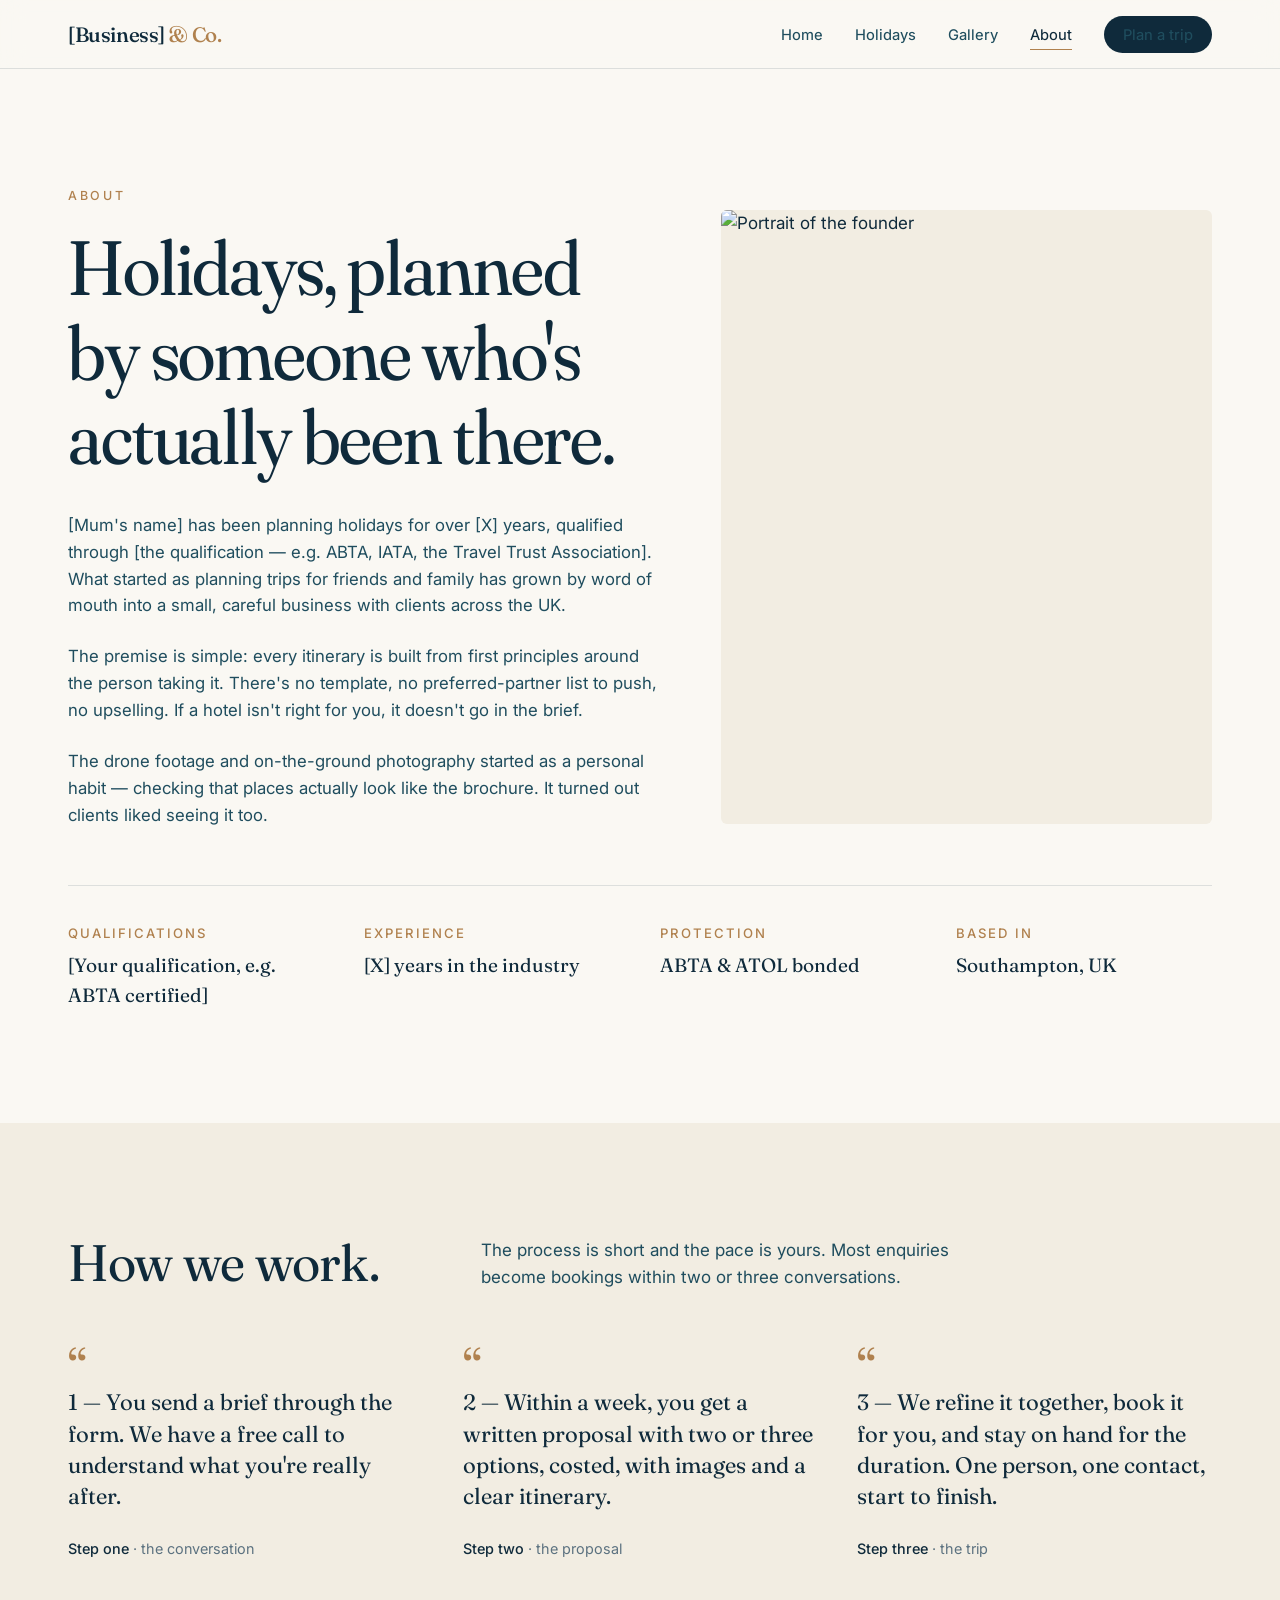
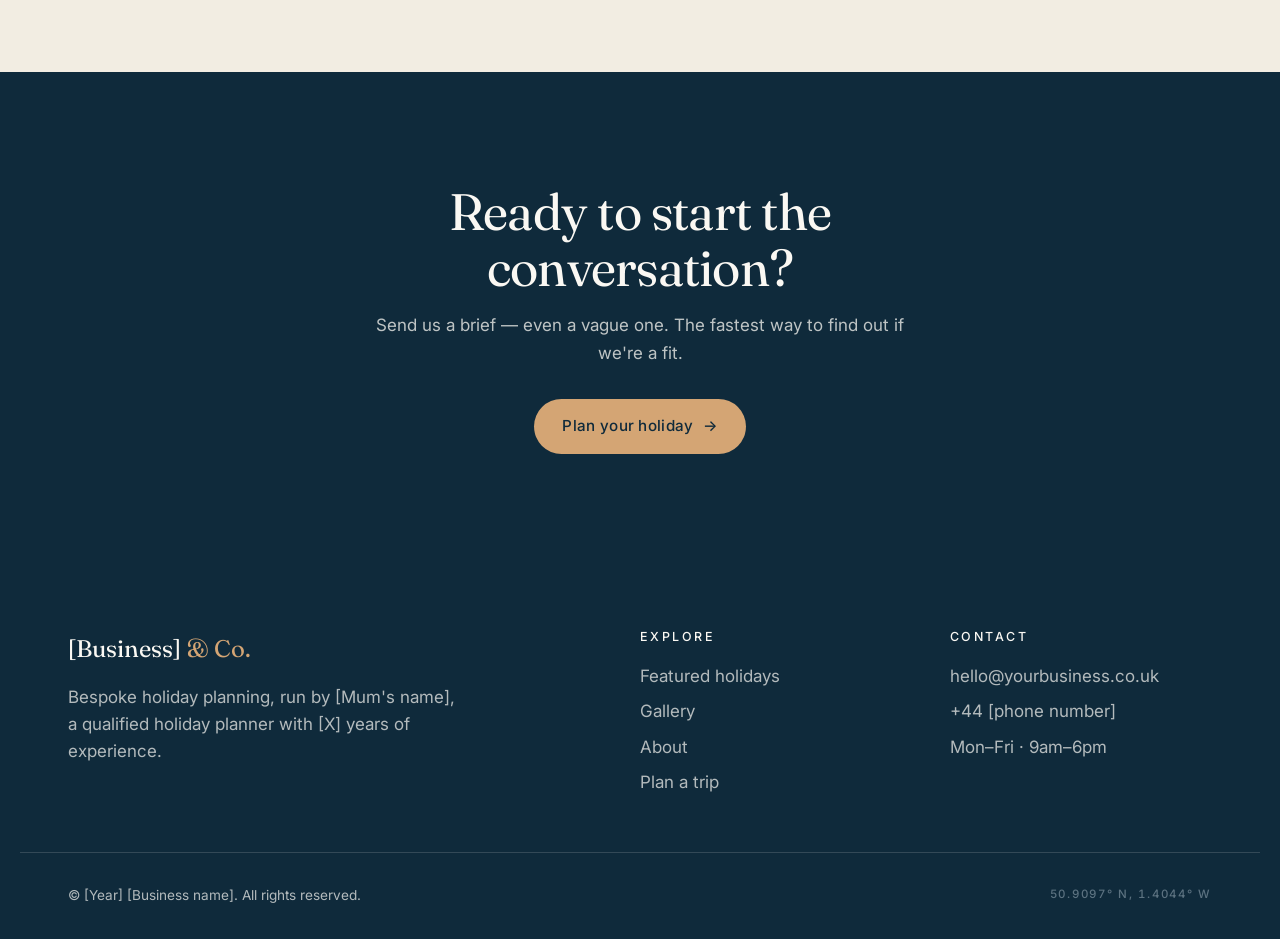
==== about.html @ 1c03ec24 "Add files via upload" ====
<!DOCTYPE html>
<html lang="en">
<head>
  <meta charset="UTF-8">
  <meta name="viewport" content="width=device-width, initial-scale=1.0">
  <title>About — [Business name]</title>
  <link rel="preconnect" href="https://fonts.googleapis.com">
  <link rel="preconnect" href="https://fonts.gstatic.com" crossorigin>
  <link href="https://fonts.googleapis.com/css2?family=Fraunces:opsz,wght@9..144,300;9..144,400;9..144,500&family=Inter:wght@400;450;500&display=swap" rel="stylesheet">
  <link rel="stylesheet" href="style.css">
</head>
<body>

  <nav class="nav">
    <div class="nav-inner">
      <a href="index.html" class="brand">[Business] <span>&amp; Co.</span></a>
      <button class="menu-toggle" aria-label="Open menu">☰</button>
      <ul class="nav-links">
        <li><a href="index.html">Home</a></li>
        <li><a href="holidays.html">Holidays</a></li>
        <li><a href="gallery.html">Gallery</a></li>
        <li><a href="about.html" class="current">About</a></li>
        <li><a href="enquire.html" class="nav-cta">Plan a trip</a></li>
      </ul>
    </div>
  </nav>

  <section style="padding-top: clamp(4rem, 9vw, 7rem);">
    <div class="container">
      <div class="about-hero">

        <div class="about-text">
          <span class="eyebrow">About</span>
          <h1>Holidays, planned by someone who's actually been there.</h1>
          <p>[Mum's name] has been planning holidays for over [X] years, qualified through [the qualification — e.g. ABTA, IATA, the Travel Trust Association]. What started as planning trips for friends and family has grown by word of mouth into a small, careful business with clients across the UK.</p>
          <p>The premise is simple: every itinerary is built from first principles around the person taking it. There's no template, no preferred-partner list to push, no upselling. If a hotel isn't right for you, it doesn't go in the brief.</p>
          <p>The drone footage and on-the-ground photography started as a personal habit — checking that places actually look like the brochure. It turned out clients liked seeing it too.</p>
        </div>

        <div class="about-portrait">
          <img src="images/portrait.jpg" alt="Portrait of the founder">
        </div>

      </div>

      <div class="credentials">
        <div class="credential">
          <h4>Qualifications</h4>
          <p>[Your qualification, e.g. ABTA certified]</p>
        </div>
        <div class="credential">
          <h4>Experience</h4>
          <p>[X] years in the industry</p>
        </div>
        <div class="credential">
          <h4>Protection</h4>
          <p>ABTA &amp; ATOL bonded</p>
        </div>
        <div class="credential">
          <h4>Based in</h4>
          <p>Southampton, UK</p>
        </div>
      </div>
    </div>
  </section>

  <section class="testimonials">
    <div class="container">
      <div class="section-header reveal">
        <h2>How we work.</h2>
        <p>The process is short and the pace is yours. Most enquiries become bookings within two or three conversations.</p>
      </div>

      <div class="testimonial-grid">
        <div class="testimonial reveal">
          <blockquote>1 — You send a brief through the form. We have a free call to understand what you're really after.</blockquote>
          <cite><strong>Step one</strong> · the conversation</cite>
        </div>
        <div class="testimonial reveal">
          <blockquote>2 — Within a week, you get a written proposal with two or three options, costed, with images and a clear itinerary.</blockquote>
          <cite><strong>Step two</strong> · the proposal</cite>
        </div>
        <div class="testimonial reveal">
          <blockquote>3 — We refine it together, book it for you, and stay on hand for the duration. One person, one contact, start to finish.</blockquote>
          <cite><strong>Step three</strong> · the trip</cite>
        </div>
      </div>
    </div>
  </section>

  <section class="cta-strip">
    <div class="container reveal">
      <h2>Ready to start the conversation?</h2>
      <p>Send us a brief — even a vague one. The fastest way to find out if we're a fit.</p>
      <a href="enquire.html" class="btn btn-primary btn-arrow">Plan your holiday</a>
    </div>
  </section>

  <footer>
    <div class="footer-inner">
      <div>
        <div class="footer-brand">[Business] <span>&amp; Co.</span></div>
        <p style="max-width: 36ch;">Bespoke holiday planning, run by [Mum's name], a qualified holiday planner with [X] years of experience.</p>
      </div>
      <div>
        <h4>Explore</h4>
        <ul>
          <li><a href="holidays.html">Featured holidays</a></li>
          <li><a href="gallery.html">Gallery</a></li>
          <li><a href="about.html">About</a></li>
          <li><a href="enquire.html">Plan a trip</a></li>
        </ul>
      </div>
      <div>
        <h4>Contact</h4>
        <ul>
          <li><a href="mailto:hello@yourbusiness.co.uk">hello@yourbusiness.co.uk</a></li>
          <li><a href="tel:+44">+44 [phone number]</a></li>
          <li>Mon–Fri · 9am–6pm</li>
        </ul>
      </div>
    </div>
    <div class="footer-bottom">
      <span>© [Year] [Business name]. All rights reserved.</span>
      <span class="coords">50.9097° N, 1.4044° W</span>
    </div>
  </footer>

  <script>
    document.querySelector('.menu-toggle').addEventListener('click', () => {
      document.querySelector('.nav-links').classList.toggle('open');
    });
    const io = new IntersectionObserver((entries) => {
      entries.forEach(e => { if (e.isIntersecting) { e.target.classList.add('in'); io.unobserve(e.target); } });
    }, { threshold: 0.15 });
    document.querySelectorAll('.reveal').forEach(el => io.observe(el));
  </script>

</body>
</html>
---- style.css ----
/* ===========================================================
   Holiday planner website - shared stylesheet
   Edit the variables below to change colours across all pages
   =========================================================== */

:root {
  --ink: #0F2A3B;
  --ink-soft: #1F4D5E;
  --ink-muted: #5C7280;
  --paper: #FAF8F3;
  --paper-warm: #F2EDE2;
  --sand: #D4A574;
  --sand-deep: #B0814E;
  --line: rgba(15, 42, 59, 0.12);

  --font-display: 'Fraunces', Georgia, serif;
  --font-body: 'Inter', -apple-system, BlinkMacSystemFont, sans-serif;

  --max-width: 1240px;
  --gutter: clamp(1.25rem, 4vw, 3rem);
}

* { box-sizing: border-box; margin: 0; padding: 0; }

html { scroll-behavior: smooth; }

body {
  font-family: var(--font-body);
  font-size: 17px;
  line-height: 1.6;
  color: var(--ink);
  background: var(--paper);
  -webkit-font-smoothing: antialiased;
}

img, video { max-width: 100%; display: block; }

a { color: inherit; text-decoration: none; }

/* ---------- Typography ---------- */

h1, h2, h3, h4 {
  font-family: var(--font-display);
  font-weight: 400;
  letter-spacing: -0.015em;
  line-height: 1.1;
}

h1 { font-size: clamp(2.5rem, 6vw, 5rem); font-variation-settings: 'opsz' 144, 'SOFT' 50; }
h2 { font-size: clamp(2rem, 4vw, 3.25rem); font-variation-settings: 'opsz' 60; }
h3 { font-size: clamp(1.3rem, 2.2vw, 1.75rem); font-variation-settings: 'opsz' 30; }

.eyebrow {
  font-family: var(--font-body);
  font-size: 0.78rem;
  font-weight: 500;
  letter-spacing: 0.22em;
  text-transform: uppercase;
  color: var(--sand-deep);
  display: inline-block;
  margin-bottom: 1.25rem;
}

.lead { font-size: 1.15rem; line-height: 1.65; color: var(--ink-soft); max-width: 56ch; }

/* ---------- Coordinates - signature element ---------- */

.coords {
  font-family: var(--font-body);
  font-size: 0.72rem;
  font-weight: 500;
  letter-spacing: 0.15em;
  color: var(--ink-muted);
  font-variant-numeric: tabular-nums;
}

/* ---------- Layout ---------- */

.container {
  max-width: var(--max-width);
  margin: 0 auto;
  padding: 0 var(--gutter);
}

section { padding: clamp(4rem, 9vw, 7rem) 0; }

/* ---------- Navigation ---------- */

.nav {
  position: sticky;
  top: 0;
  z-index: 100;
  background: rgba(250, 248, 243, 0.85);
  backdrop-filter: blur(12px);
  -webkit-backdrop-filter: blur(12px);
  border-bottom: 1px solid var(--line);
}

.nav-inner {
  max-width: var(--max-width);
  margin: 0 auto;
  padding: 1.1rem var(--gutter);
  display: flex;
  align-items: center;
  justify-content: space-between;
}

.brand {
  font-family: var(--font-display);
  font-size: 1.3rem;
  font-weight: 500;
  letter-spacing: -0.02em;
  font-variation-settings: 'opsz' 30;
}

.brand span { color: var(--sand-deep); }

.nav-links { display: flex; gap: 2rem; list-style: none; align-items: center; }
.nav-links a {
  font-size: 0.92rem;
  font-weight: 450;
  color: var(--ink-soft);
  transition: color 0.2s;
  position: relative;
}
.nav-links a:hover { color: var(--ink); }
.nav-links a.current { color: var(--ink); }
.nav-links a.current::after {
  content: '';
  position: absolute;
  bottom: -6px; left: 0; right: 0;
  height: 1px;
  background: var(--sand-deep);
}

.nav-cta {
  background: var(--ink);
  color: var(--paper);
  padding: 0.6rem 1.2rem;
  border-radius: 2rem;
  font-size: 0.88rem;
  font-weight: 500;
  transition: background 0.2s;
}
.nav-cta:hover { background: var(--ink-soft); }

.menu-toggle { display: none; background: none; border: none; cursor: pointer; font-size: 1.5rem; color: var(--ink); }

@media (max-width: 760px) {
  .nav-links { display: none; }
  .nav-links.open {
    display: flex;
    position: absolute;
    top: 100%; left: 0; right: 0;
    flex-direction: column;
    background: var(--paper);
    padding: 1.5rem var(--gutter);
    border-bottom: 1px solid var(--line);
    gap: 1.25rem;
  }
  .menu-toggle { display: block; }
}

/* ---------- Hero ---------- */

.hero {
  position: relative;
  min-height: min(90vh, 760px);
  display: flex;
  align-items: flex-end;
  padding: 0;
  overflow: hidden;
  background: var(--ink);
}

.hero-media {
  position: absolute;
  inset: 0;
  z-index: 1;
}
.hero-media video,
.hero-media img {
  width: 100%; height: 100%;
  object-fit: cover;
}
.hero-media::after {
  content: '';
  position: absolute; inset: 0;
  background: linear-gradient(to top, rgba(15,42,59,0.7) 0%, rgba(15,42,59,0.15) 60%, transparent 100%);
}

.hero-content {
  position: relative;
  z-index: 2;
  width: 100%;
  padding: 0 var(--gutter) clamp(3rem, 7vw, 5rem);
  max-width: var(--max-width);
  margin: 0 auto;
  color: var(--paper);
}

.hero h1 { color: var(--paper); max-width: 18ch; margin-bottom: 1.5rem; }
.hero .eyebrow { color: var(--sand); }
.hero .lead { color: rgba(250, 248, 243, 0.85); max-width: 48ch; margin-bottom: 2rem; }

.hero-meta {
  margin-top: 3rem;
  padding-top: 1.5rem;
  border-top: 1px solid rgba(250, 248, 243, 0.25);
  display: flex;
  flex-wrap: wrap;
  gap: 2.5rem;
}
.hero-meta .coords { color: rgba(250, 248, 243, 0.7); }

/* ---------- Buttons ---------- */

.btn {
  display: inline-flex;
  align-items: center;
  gap: 0.6rem;
  padding: 0.95rem 1.8rem;
  font-family: var(--font-body);
  font-size: 0.95rem;
  font-weight: 500;
  letter-spacing: 0.02em;
  border: none;
  cursor: pointer;
  border-radius: 2rem;
  transition: transform 0.15s, background 0.2s;
}
.btn:hover { transform: translateY(-1px); }

.btn-primary { background: var(--sand); color: var(--ink); }
.btn-primary:hover { background: var(--sand-deep); color: var(--paper); }

.btn-secondary {
  background: transparent;
  color: var(--paper);
  border: 1px solid rgba(250, 248, 243, 0.4);
}
.btn-secondary:hover { background: rgba(250, 248, 243, 0.1); }

.btn-dark { background: var(--ink); color: var(--paper); }
.btn-dark:hover { background: var(--ink-soft); }

.btn-arrow::after {
  content: '→';
  transition: transform 0.2s;
}
.btn-arrow:hover::after { transform: translateX(4px); }

/* ---------- Section headers ---------- */

.section-header {
  display: grid;
  grid-template-columns: 1fr 2fr;
  gap: 3rem;
  margin-bottom: 4rem;
  align-items: end;
}
.section-header h2 { max-width: 18ch; }
.section-header p { color: var(--ink-soft); max-width: 48ch; }

@media (max-width: 760px) {
  .section-header { grid-template-columns: 1fr; gap: 1.5rem; margin-bottom: 2.5rem; }
}

/* ---------- Destination cards (homepage) ---------- */

.dest-grid {
  display: grid;
  grid-template-columns: repeat(auto-fit, minmax(280px, 1fr));
  gap: 1.5rem;
}

.dest-card {
  position: relative;
  aspect-ratio: 3 / 4;
  overflow: hidden;
  border-radius: 4px;
  cursor: pointer;
  background: var(--ink);
}
.dest-card img {
  width: 100%; height: 100%;
  object-fit: cover;
  transition: transform 0.7s cubic-bezier(0.2, 0.8, 0.2, 1);
}
.dest-card:hover img { transform: scale(1.06); }
.dest-card::after {
  content: '';
  position: absolute; inset: 0;
  background: linear-gradient(to top, rgba(15,42,59,0.85) 0%, transparent 55%);
}
.dest-card-content {
  position: absolute;
  bottom: 0; left: 0; right: 0;
  padding: 1.75rem;
  color: var(--paper);
  z-index: 2;
}
.dest-card h3 { color: var(--paper); margin-bottom: 0.4rem; }
.dest-card .coords { color: rgba(250, 248, 243, 0.75); }

/* ---------- Holiday package cards ---------- */

.package-grid {
  display: grid;
  grid-template-columns: repeat(auto-fit, minmax(320px, 1fr));
  gap: 2rem;
}

.package {
  background: var(--paper-warm);
  border-radius: 6px;
  overflow: hidden;
  display: flex;
  flex-direction: column;
  transition: transform 0.2s;
}
.package:hover { transform: translateY(-4px); }

.package-image {
  aspect-ratio: 16 / 10;
  overflow: hidden;
  background: var(--ink-soft);
}
.package-image img { width: 100%; height: 100%; object-fit: cover; }

.package-body {
  padding: 2rem;
  display: flex;
  flex-direction: column;
  flex-grow: 1;
}
.package-body h3 { margin-bottom: 0.5rem; }
.package .coords { margin-bottom: 1.25rem; }

.package-meta {
  display: flex;
  gap: 1.5rem;
  margin: 1.5rem 0;
  font-size: 0.88rem;
  color: var(--ink-muted);
}
.package-meta div { display: flex; align-items: center; gap: 0.5rem; }
.package-meta strong { color: var(--ink); font-weight: 500; }

.package p { color: var(--ink-soft); margin-bottom: 1.5rem; flex-grow: 1; }

.package-footer {
  display: flex;
  align-items: center;
  justify-content: space-between;
  padding-top: 1.25rem;
  border-top: 1px solid var(--line);
}
.package-price { font-family: var(--font-display); font-size: 1.4rem; }
.package-price small { font-family: var(--font-body); font-size: 0.78rem; color: var(--ink-muted); font-weight: 400; }

/* ---------- Testimonials ---------- */

.testimonials { background: var(--paper-warm); }

.testimonial-grid {
  display: grid;
  grid-template-columns: repeat(auto-fit, minmax(280px, 1fr));
  gap: 2.5rem;
}

.testimonial {
  display: flex;
  flex-direction: column;
}
.testimonial blockquote {
  font-family: var(--font-display);
  font-size: 1.4rem;
  line-height: 1.4;
  color: var(--ink);
  margin-bottom: 1.5rem;
  font-variation-settings: 'opsz' 40;
}
.testimonial blockquote::before {
  content: '“';
  display: block;
  font-size: 3rem;
  color: var(--sand-deep);
  line-height: 0.5;
  margin-bottom: 0.5rem;
}
.testimonial cite {
  font-style: normal;
  font-size: 0.9rem;
  color: var(--ink-muted);
  margin-top: auto;
}
.testimonial cite strong { color: var(--ink); font-weight: 500; }

/* ---------- CTA strip ---------- */

.cta-strip {
  background: var(--ink);
  color: var(--paper);
  text-align: center;
}
.cta-strip h2 { color: var(--paper); margin-bottom: 1rem; max-width: 20ch; margin-left: auto; margin-right: auto; }
.cta-strip p { color: rgba(250, 248, 243, 0.75); max-width: 50ch; margin: 0 auto 2rem; }

/* ---------- Gallery page ---------- */

.gallery-grid {
  display: grid;
  grid-template-columns: repeat(12, 1fr);
  gap: 1rem;
  grid-auto-rows: 120px;
}

.gallery-item {
  position: relative;
  overflow: hidden;
  border-radius: 4px;
  background: var(--ink-soft);
  cursor: pointer;
}
.gallery-item img,
.gallery-item video {
  width: 100%; height: 100%;
  object-fit: cover;
}

.gallery-item.wide { grid-column: span 8; grid-row: span 3; }
.gallery-item.tall { grid-column: span 4; grid-row: span 4; }
.gallery-item.regular { grid-column: span 4; grid-row: span 3; }
.gallery-item.square { grid-column: span 6; grid-row: span 3; }

@media (max-width: 760px) {
  .gallery-grid { grid-template-columns: repeat(2, 1fr); grid-auto-rows: 180px; }
  .gallery-item.wide,
  .gallery-item.tall,
  .gallery-item.regular,
  .gallery-item.square { grid-column: span 2; grid-row: span 1; }
}

.gallery-tag {
  position: absolute;
  bottom: 1rem; left: 1rem;
  background: rgba(15, 42, 59, 0.85);
  color: var(--paper);
  padding: 0.4rem 0.8rem;
  border-radius: 2rem;
  font-size: 0.75rem;
  font-weight: 500;
  letter-spacing: 0.05em;
  backdrop-filter: blur(8px);
}

/* ---------- Enquiry form ---------- */

.form-wrap {
  display: grid;
  grid-template-columns: 1fr 2fr;
  gap: 4rem;
  align-items: start;
}
@media (max-width: 900px) {
  .form-wrap { grid-template-columns: 1fr; gap: 2rem; }
}

.form-intro h2 { margin-bottom: 1rem; }
.form-intro ul { list-style: none; margin-top: 2rem; }
.form-intro li {
  padding: 0.9rem 0;
  border-bottom: 1px solid var(--line);
  color: var(--ink-soft);
  font-size: 0.95rem;
  display: flex;
  align-items: center;
  gap: 0.75rem;
}
.form-intro li::before {
  content: '';
  display: block;
  width: 6px; height: 6px;
  border-radius: 50%;
  background: var(--sand);
}

.form {
  background: var(--paper-warm);
  padding: clamp(2rem, 5vw, 3rem);
  border-radius: 8px;
}

.form-row {
  display: grid;
  grid-template-columns: 1fr 1fr;
  gap: 1.25rem;
  margin-bottom: 1.25rem;
}
@media (max-width: 600px) {
  .form-row { grid-template-columns: 1fr; }
}

.field { display: flex; flex-direction: column; }
.field.full { grid-column: 1 / -1; }

.field label {
  font-size: 0.82rem;
  font-weight: 500;
  letter-spacing: 0.04em;
  color: var(--ink-soft);
  margin-bottom: 0.5rem;
  text-transform: uppercase;
}

.field input,
.field select,
.field textarea {
  font-family: var(--font-body);
  font-size: 1rem;
  padding: 0.85rem 1rem;
  background: var(--paper);
  border: 1px solid var(--line);
  border-radius: 4px;
  color: var(--ink);
  transition: border-color 0.2s, box-shadow 0.2s;
}
.field input:focus,
.field select:focus,
.field textarea:focus {
  outline: none;
  border-color: var(--sand-deep);
  box-shadow: 0 0 0 3px rgba(212, 165, 116, 0.15);
}

.field textarea { resize: vertical; min-height: 120px; }

.form button[type="submit"] {
  width: 100%;
  margin-top: 0.5rem;
  justify-content: center;
}

/* ---------- About page ---------- */

.about-hero {
  display: grid;
  grid-template-columns: 1.2fr 1fr;
  gap: 4rem;
  align-items: center;
}
@media (max-width: 900px) { .about-hero { grid-template-columns: 1fr; } }

.about-portrait {
  aspect-ratio: 4 / 5;
  background: var(--paper-warm);
  border-radius: 6px;
  overflow: hidden;
}
.about-portrait img { width: 100%; height: 100%; object-fit: cover; }

.about-text h1 { margin-bottom: 2rem; }
.about-text p { margin-bottom: 1.5rem; color: var(--ink-soft); font-size: 1.05rem; }

.credentials {
  display: grid;
  grid-template-columns: repeat(auto-fit, minmax(220px, 1fr));
  gap: 2.5rem;
  margin-top: 2rem;
  padding-top: 2.5rem;
  border-top: 1px solid var(--line);
}
.credential h4 {
  font-family: var(--font-body);
  font-size: 0.82rem;
  letter-spacing: 0.15em;
  text-transform: uppercase;
  color: var(--sand-deep);
  margin-bottom: 0.6rem;
  font-weight: 500;
}
.credential p { font-family: var(--font-display); font-size: 1.2rem; color: var(--ink); margin-bottom: 0; }

/* ---------- Page header (for inner pages) ---------- */

.page-header {
  padding: clamp(4rem, 9vw, 7rem) 0 clamp(2rem, 4vw, 3rem);
  border-bottom: 1px solid var(--line);
}
.page-header h1 { max-width: 18ch; margin-bottom: 1rem; }
.page-header .lead { color: var(--ink-soft); }

/* ---------- Footer ---------- */

footer {
  background: var(--ink);
  color: rgba(250, 248, 243, 0.7);
  padding: 4rem 0 2rem;
  margin-top: 0;
}

.footer-inner {
  max-width: var(--max-width);
  margin: 0 auto;
  padding: 0 var(--gutter);
  display: grid;
  grid-template-columns: 2fr 1fr 1fr;
  gap: 3rem;
}
@media (max-width: 760px) { .footer-inner { grid-template-columns: 1fr; gap: 2rem; } }

footer h4 {
  font-family: var(--font-body);
  font-size: 0.78rem;
  letter-spacing: 0.2em;
  text-transform: uppercase;
  color: var(--paper);
  margin-bottom: 1.25rem;
  font-weight: 500;
}

footer ul { list-style: none; }
footer li { margin-bottom: 0.5rem; }
footer a:hover { color: var(--paper); }

.footer-brand {
  font-family: var(--font-display);
  font-size: 1.5rem;
  color: var(--paper);
  margin-bottom: 1rem;
}
.footer-brand span { color: var(--sand); }

.footer-bottom {
  max-width: var(--max-width);
  margin: 3rem auto 0;
  padding: 2rem var(--gutter) 0;
  border-top: 1px solid rgba(250, 248, 243, 0.15);
  font-size: 0.85rem;
  display: flex;
  justify-content: space-between;
  flex-wrap: wrap;
  gap: 1rem;
}

/* ---------- Reveal animation ---------- */

.reveal {
  opacity: 0;
  transform: translateY(20px);
  transition: opacity 0.7s ease, transform 0.7s ease;
}
.reveal.in {
  opacity: 1;
  transform: translateY(0);
}

@media (prefers-reduced-motion: reduce) {
  .reveal { opacity: 1; transform: none; transition: none; }
  * { animation-duration: 0.01ms !important; transition-duration: 0.01ms !important; }
}
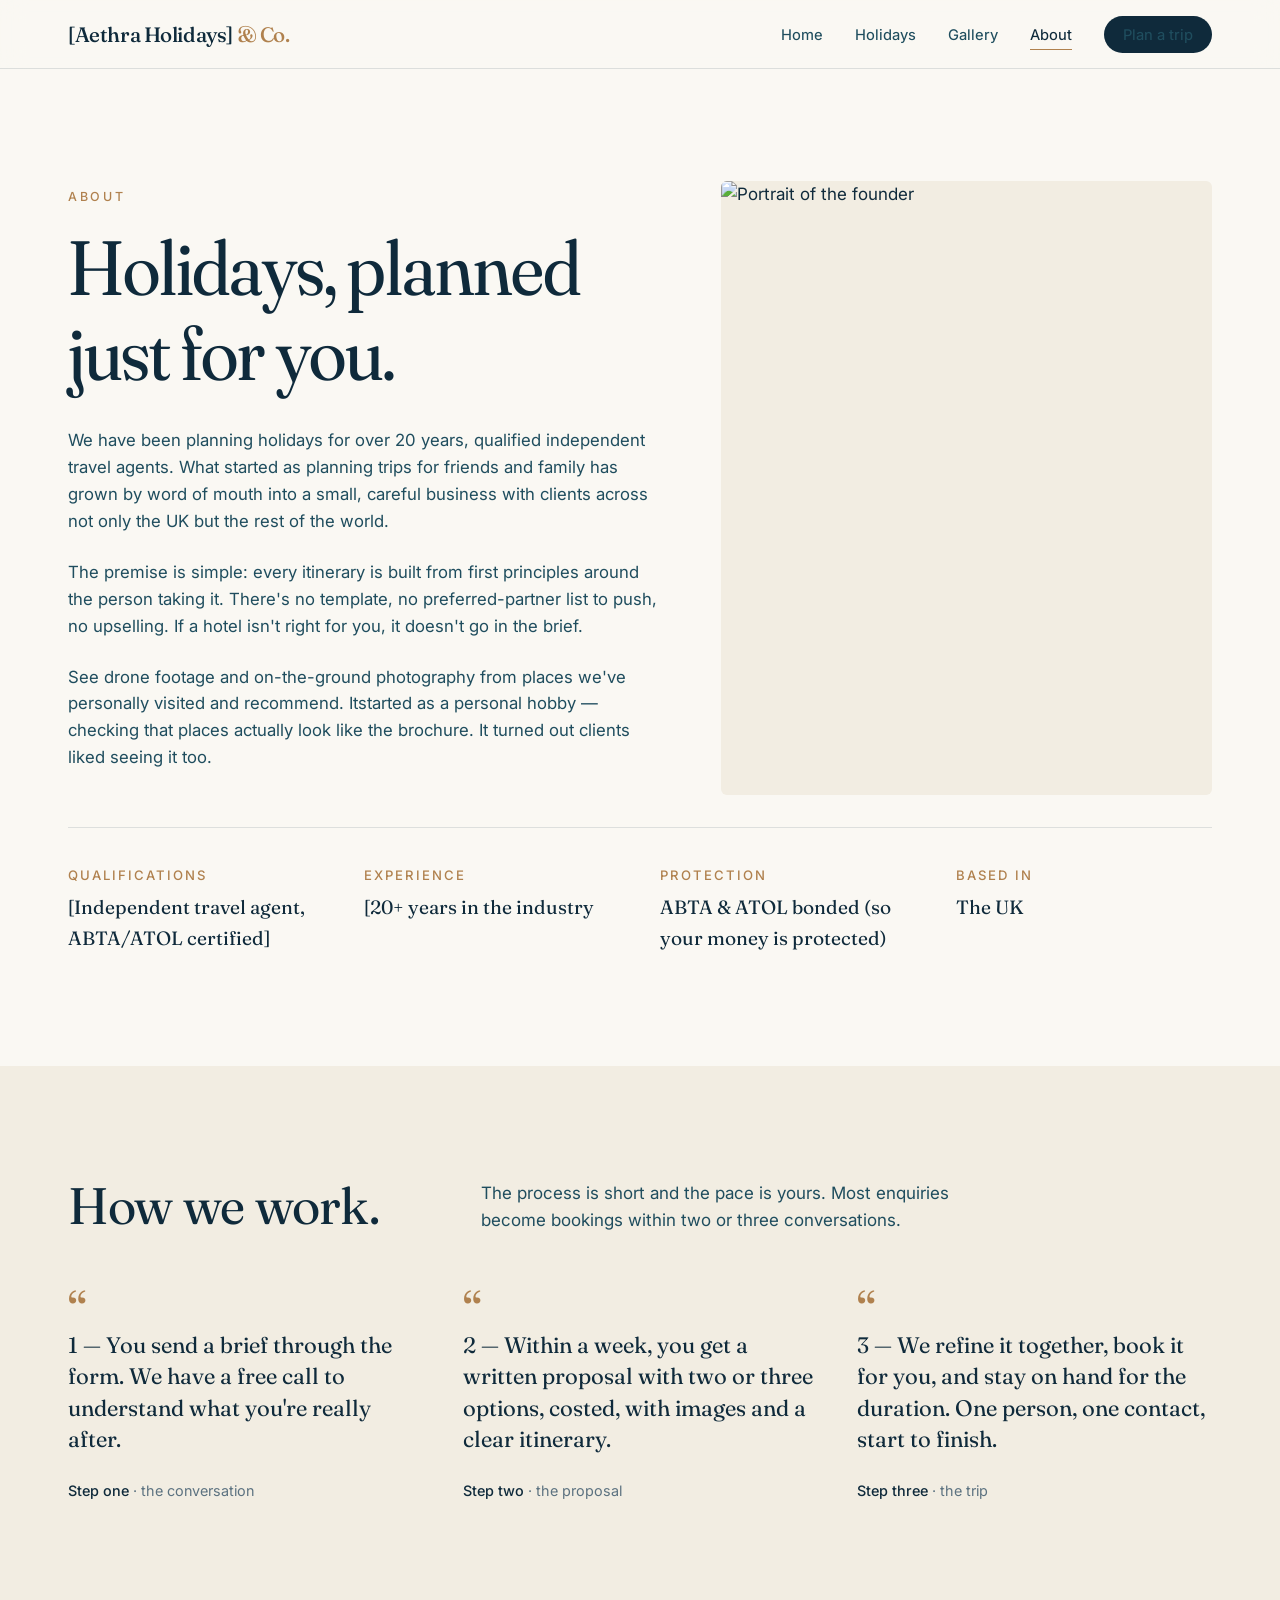
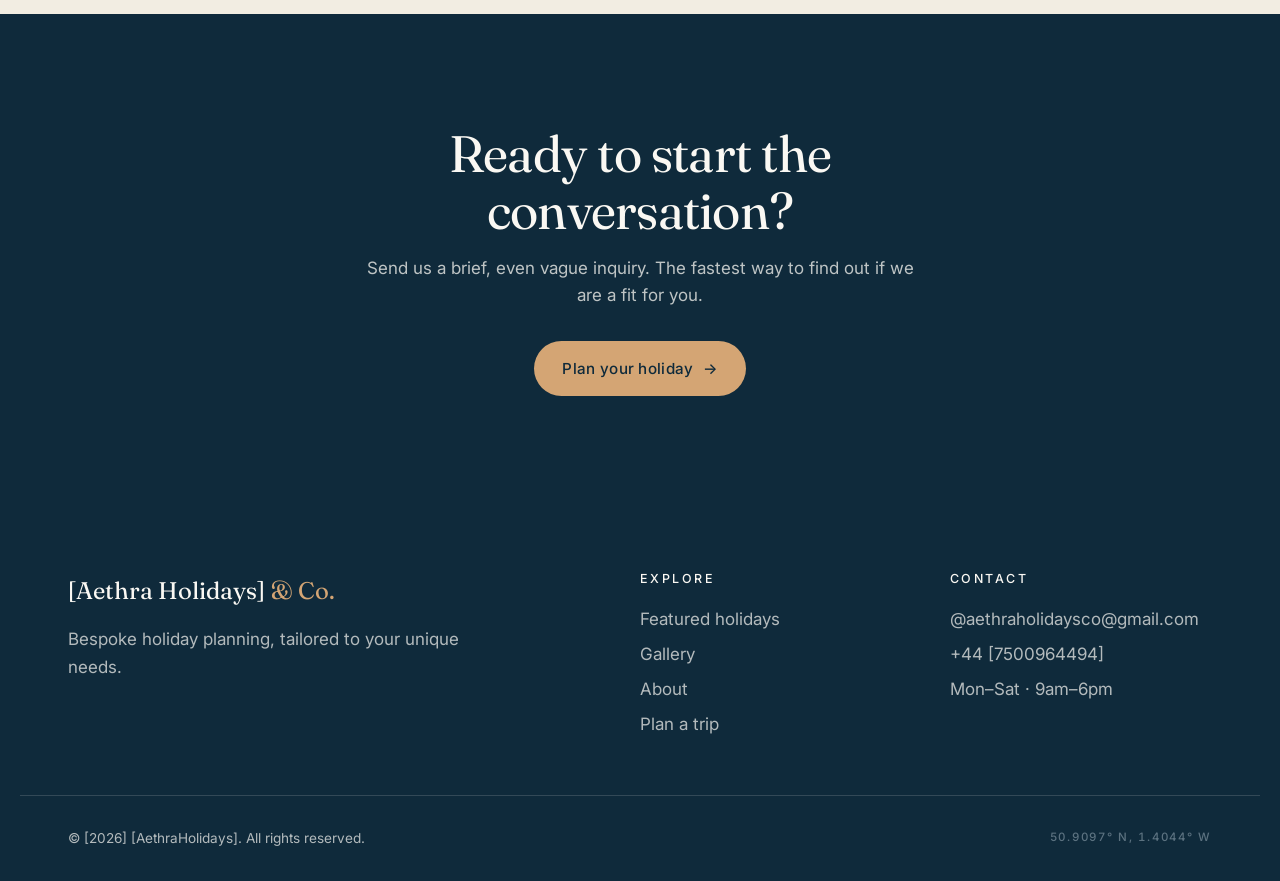
==== commit 8619aa5e: "Add files via upload" ====
--- a/about.html
+++ b/about.html
@@ -3,7 +3,7 @@
 <head>
   <meta charset="UTF-8">
   <meta name="viewport" content="width=device-width, initial-scale=1.0">
-  <title>About — [Business name]</title>
+  <title>About — [Aethra Holidays]</title>
   <link rel="preconnect" href="https://fonts.googleapis.com">
   <link rel="preconnect" href="https://fonts.gstatic.com" crossorigin>
   <link href="https://fonts.googleapis.com/css2?family=Fraunces:opsz,wght@9..144,300;9..144,400;9..144,500&family=Inter:wght@400;450;500&display=swap" rel="stylesheet">
@@ -13,7 +13,7 @@
 
   <nav class="nav">
     <div class="nav-inner">
-      <a href="index.html" class="brand">[Business] <span>&amp; Co.</span></a>
+      <a href="index.html" class="brand">[Aethra Holidays] <span>&amp; Co.</span></a>
       <button class="menu-toggle" aria-label="Open menu">☰</button>
       <ul class="nav-links">
         <li><a href="index.html">Home</a></li>
@@ -31,10 +31,10 @@
 
         <div class="about-text">
           <span class="eyebrow">About</span>
-          <h1>Holidays, planned by someone who's actually been there.</h1>
-          <p>[Mum's name] has been planning holidays for over [X] years, qualified through [the qualification — e.g. ABTA, IATA, the Travel Trust Association]. What started as planning trips for friends and family has grown by word of mouth into a small, careful business with clients across the UK.</p>
+          <h1>Holidays, planned just for you.</h1>
+          <p> We have been planning holidays for over 20 years, qualified independent travel agents. What started as planning trips for friends and family has grown by word of mouth into a small, careful business with clients across not only the UK but the rest of the world.</p>
           <p>The premise is simple: every itinerary is built from first principles around the person taking it. There's no template, no preferred-partner list to push, no upselling. If a hotel isn't right for you, it doesn't go in the brief.</p>
-          <p>The drone footage and on-the-ground photography started as a personal habit — checking that places actually look like the brochure. It turned out clients liked seeing it too.</p>
+          <p> See drone footage and on-the-ground photography from places we've personally visited and recommend. Itstarted as a personal hobby — checking that places actually look like the brochure. It turned out clients liked seeing it too.</p>
         </div>
 
         <div class="about-portrait">
@@ -46,19 +46,19 @@
       <div class="credentials">
         <div class="credential">
           <h4>Qualifications</h4>
-          <p>[Your qualification, e.g. ABTA certified]</p>
+          <p>[Independent travel agent, ABTA/ATOL certified]</p>
         </div>
         <div class="credential">
           <h4>Experience</h4>
-          <p>[X] years in the industry</p>
+          <p>[20+ years in the industry</p>
         </div>
         <div class="credential">
           <h4>Protection</h4>
-          <p>ABTA &amp; ATOL bonded</p>
+          <p>ABTA &amp; ATOL bonded (so your money is protected)</p>
         </div>
         <div class="credential">
           <h4>Based in</h4>
-          <p>Southampton, UK</p>
+          <p>The UK</p>
         </div>
       </div>
     </div>
@@ -91,7 +91,7 @@
   <section class="cta-strip">
     <div class="container reveal">
       <h2>Ready to start the conversation?</h2>
-      <p>Send us a brief — even a vague one. The fastest way to find out if we're a fit.</p>
+      <p>Send us a brief, even vague inquiry. The fastest way to find out if we are a fit for you.</p>
       <a href="enquire.html" class="btn btn-primary btn-arrow">Plan your holiday</a>
     </div>
   </section>
@@ -99,8 +99,8 @@
   <footer>
     <div class="footer-inner">
       <div>
-        <div class="footer-brand">[Business] <span>&amp; Co.</span></div>
-        <p style="max-width: 36ch;">Bespoke holiday planning, run by [Mum's name], a qualified holiday planner with [X] years of experience.</p>
+        <div class="footer-brand">[Aethra Holidays] <span>&amp; Co.</span></div>
+        <p style="max-width: 36ch;">Bespoke holiday planning, tailored to your unique needs.</p>
       </div>
       <div>
         <h4>Explore</h4>
@@ -114,14 +114,14 @@
       <div>
         <h4>Contact</h4>
         <ul>
-          <li><a href="mailto:hello@yourbusiness.co.uk">hello@yourbusiness.co.uk</a></li>
-          <li><a href="tel:+44">+44 [phone number]</a></li>
-          <li>Mon–Fri · 9am–6pm</li>
+          <li><a href="mailto:aethraholidaysco@gmail.com">@aethraholidaysco@gmail.com</a></li>
+          <li><a href="tel:+44">+44 [7500964494]</a></li>
+          <li>Mon–Sat · 9am–6pm</li>
         </ul>
       </div>
     </div>
     <div class="footer-bottom">
-      <span>© [Year] [Business name]. All rights reserved.</span>
+      <span>© [2026] [AethraHolidays]. All rights reserved.</span>
       <span class="coords">50.9097° N, 1.4044° W</span>
     </div>
   </footer>
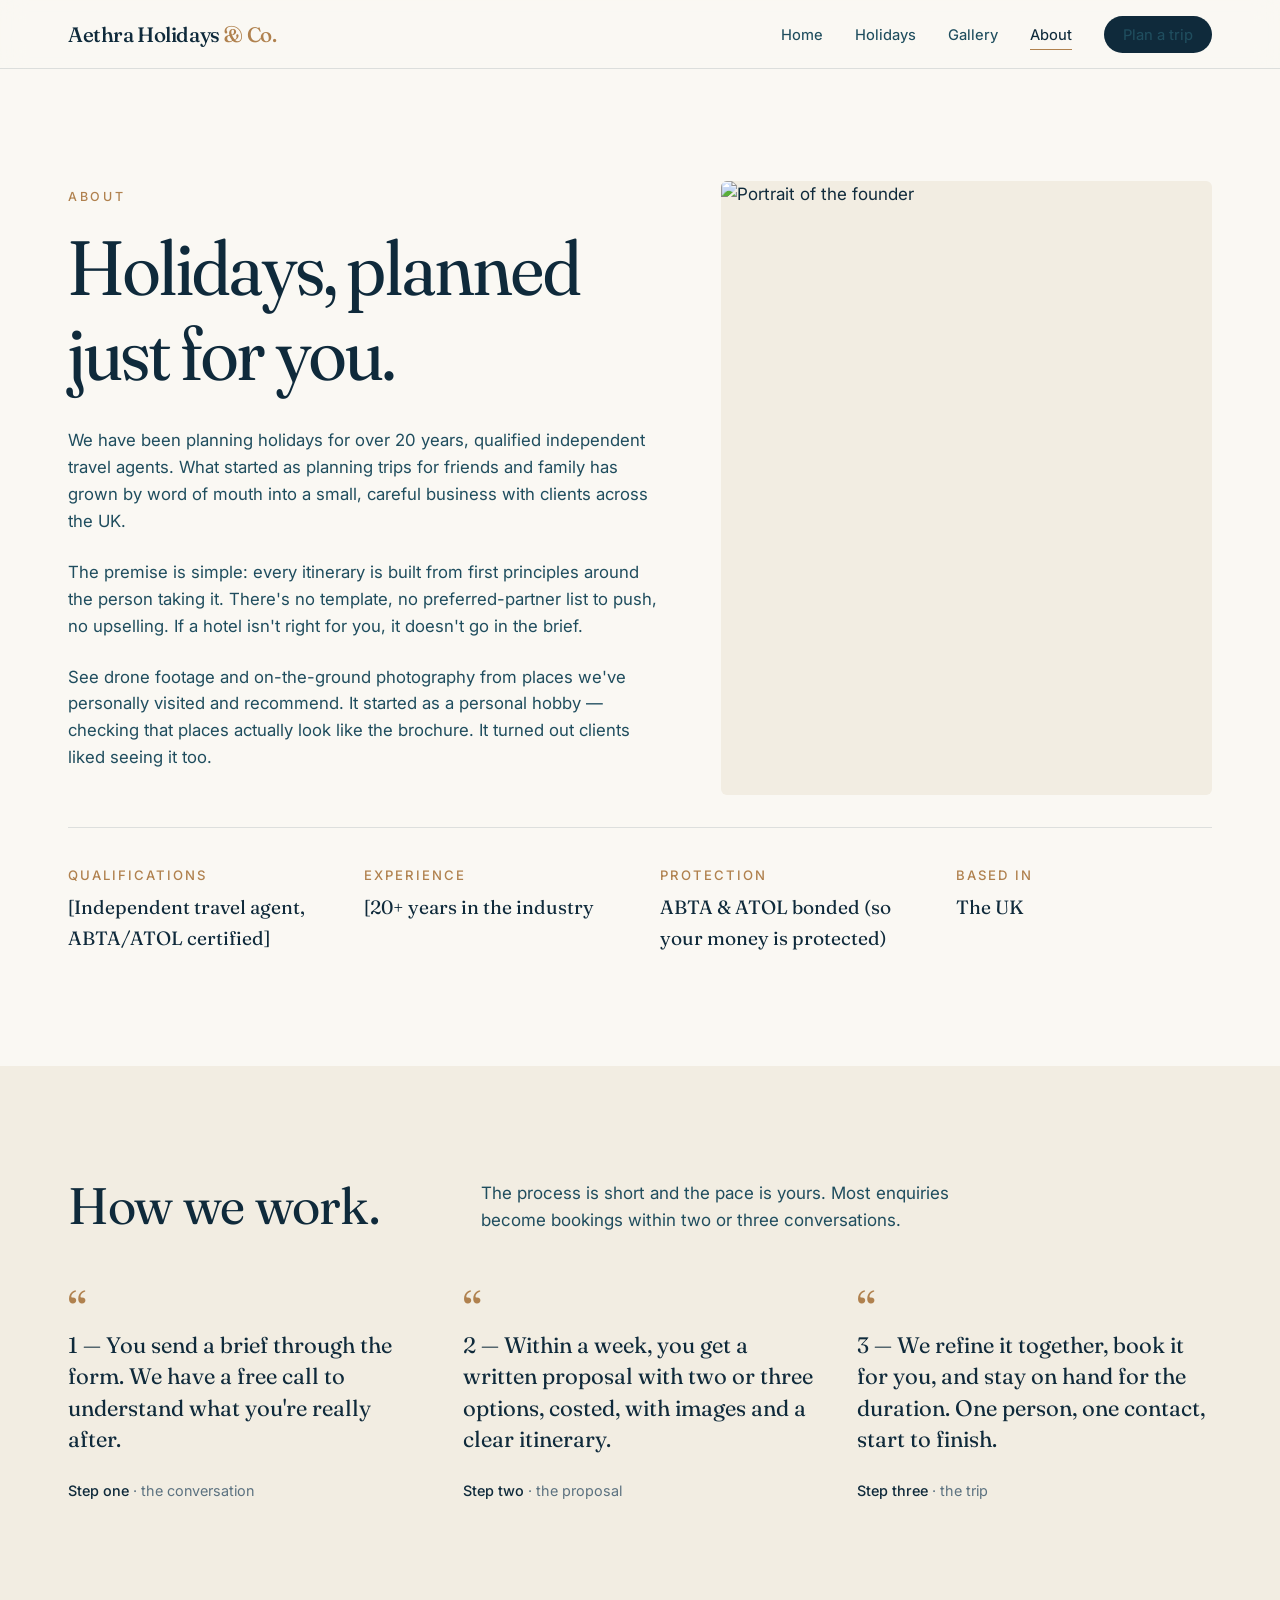
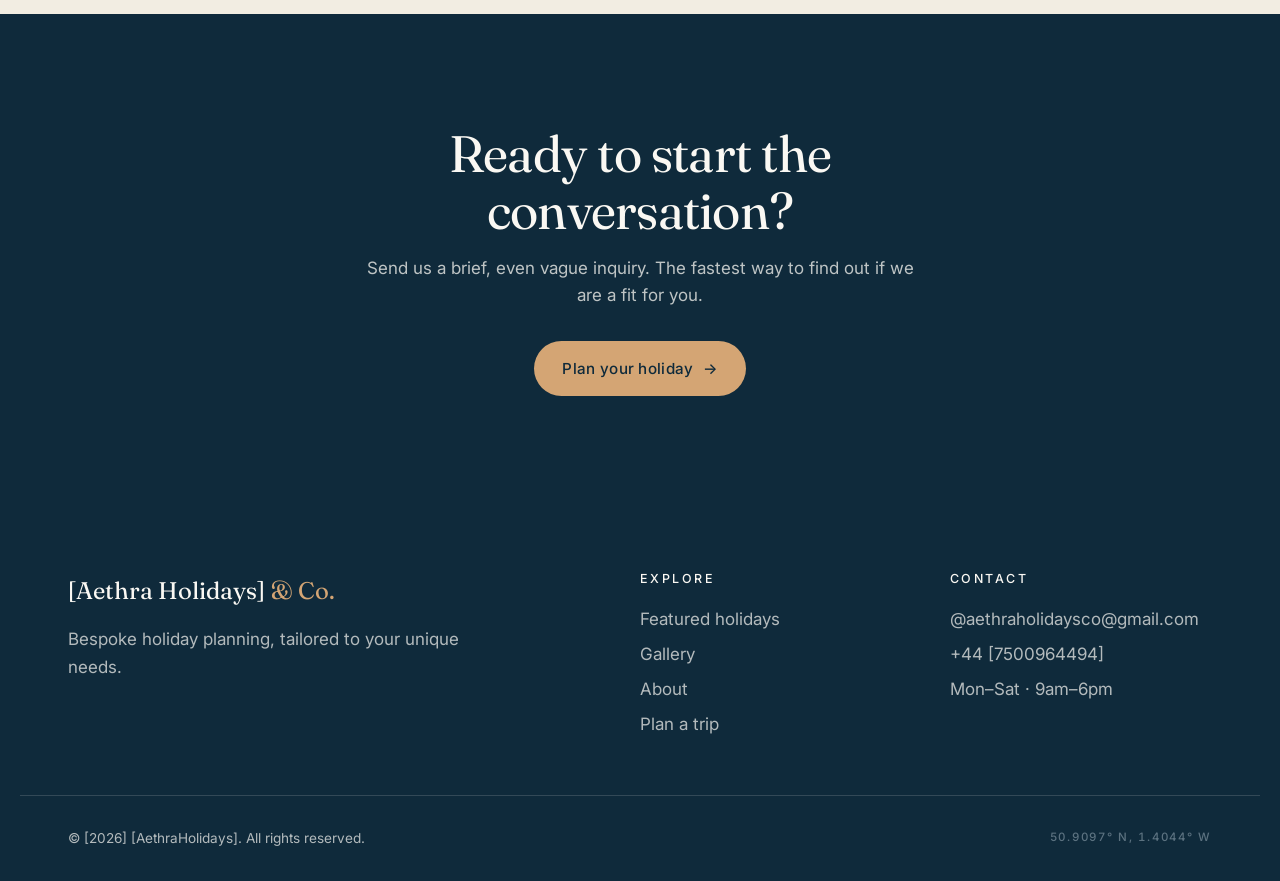
==== commit c4dc76eb: "Add files via upload" ====
--- a/about.html
+++ b/about.html
@@ -3,7 +3,7 @@
 <head>
   <meta charset="UTF-8">
   <meta name="viewport" content="width=device-width, initial-scale=1.0">
-  <title>About — [Aethra Holidays]</title>
+  <title>About — Aethra Holidays</title>
   <link rel="preconnect" href="https://fonts.googleapis.com">
   <link rel="preconnect" href="https://fonts.gstatic.com" crossorigin>
   <link href="https://fonts.googleapis.com/css2?family=Fraunces:opsz,wght@9..144,300;9..144,400;9..144,500&family=Inter:wght@400;450;500&display=swap" rel="stylesheet">
@@ -13,7 +13,7 @@
 
   <nav class="nav">
     <div class="nav-inner">
-      <a href="index.html" class="brand">[Aethra Holidays] <span>&amp; Co.</span></a>
+      <a href="index.html" class="brand">Aethra Holidays <span>&amp; Co.</span></a>
       <button class="menu-toggle" aria-label="Open menu">☰</button>
       <ul class="nav-links">
         <li><a href="index.html">Home</a></li>
@@ -32,9 +32,9 @@
         <div class="about-text">
           <span class="eyebrow">About</span>
           <h1>Holidays, planned just for you.</h1>
-          <p> We have been planning holidays for over 20 years, qualified independent travel agents. What started as planning trips for friends and family has grown by word of mouth into a small, careful business with clients across not only the UK but the rest of the world.</p>
+          <p> We have been planning holidays for over 20 years, qualified independent travel agents. What started as planning trips for friends and family has grown by word of mouth into a small, careful business with clients across the UK.</p>
           <p>The premise is simple: every itinerary is built from first principles around the person taking it. There's no template, no preferred-partner list to push, no upselling. If a hotel isn't right for you, it doesn't go in the brief.</p>
-          <p> See drone footage and on-the-ground photography from places we've personally visited and recommend. Itstarted as a personal hobby — checking that places actually look like the brochure. It turned out clients liked seeing it too.</p>
+          <p> See drone footage and on-the-ground photography from places we've personally visited and recommend. It started as a personal hobby — checking that places actually look like the brochure. It turned out clients liked seeing it too.</p>
         </div>
 
         <div class="about-portrait">
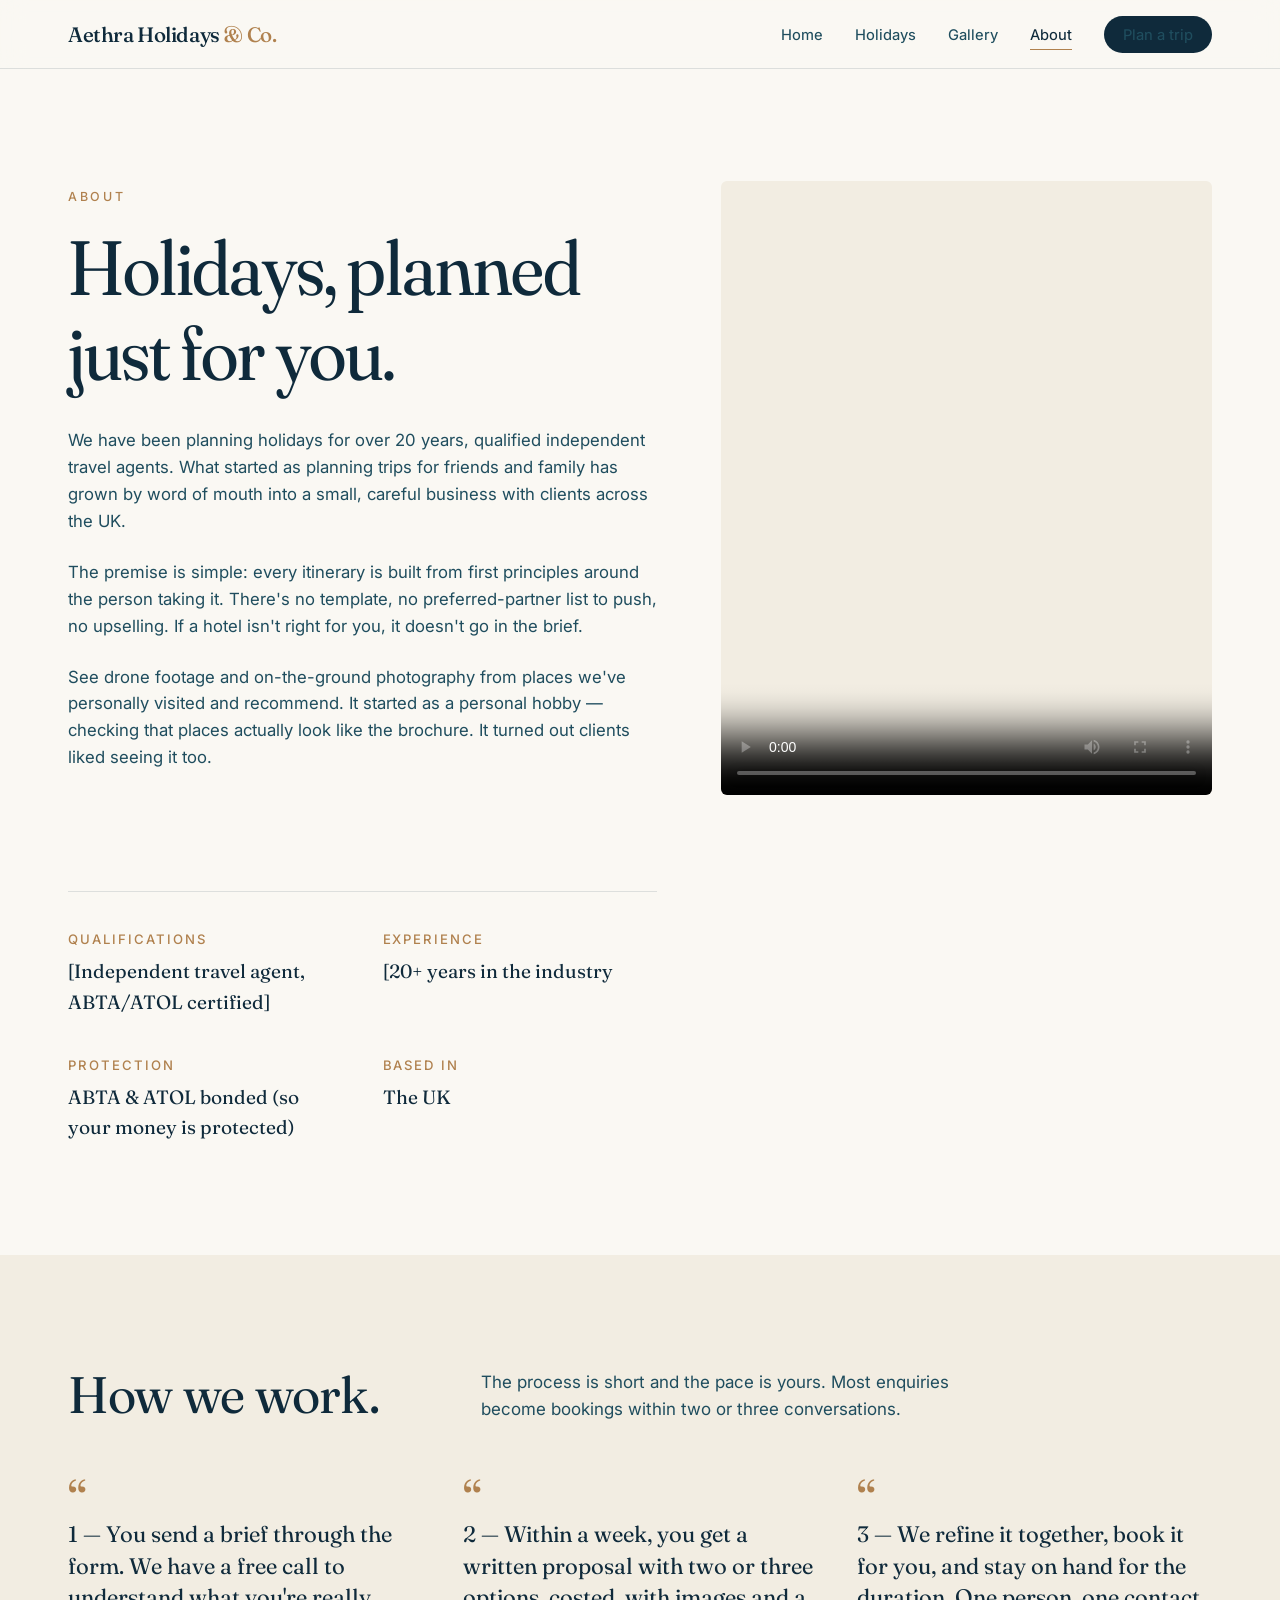
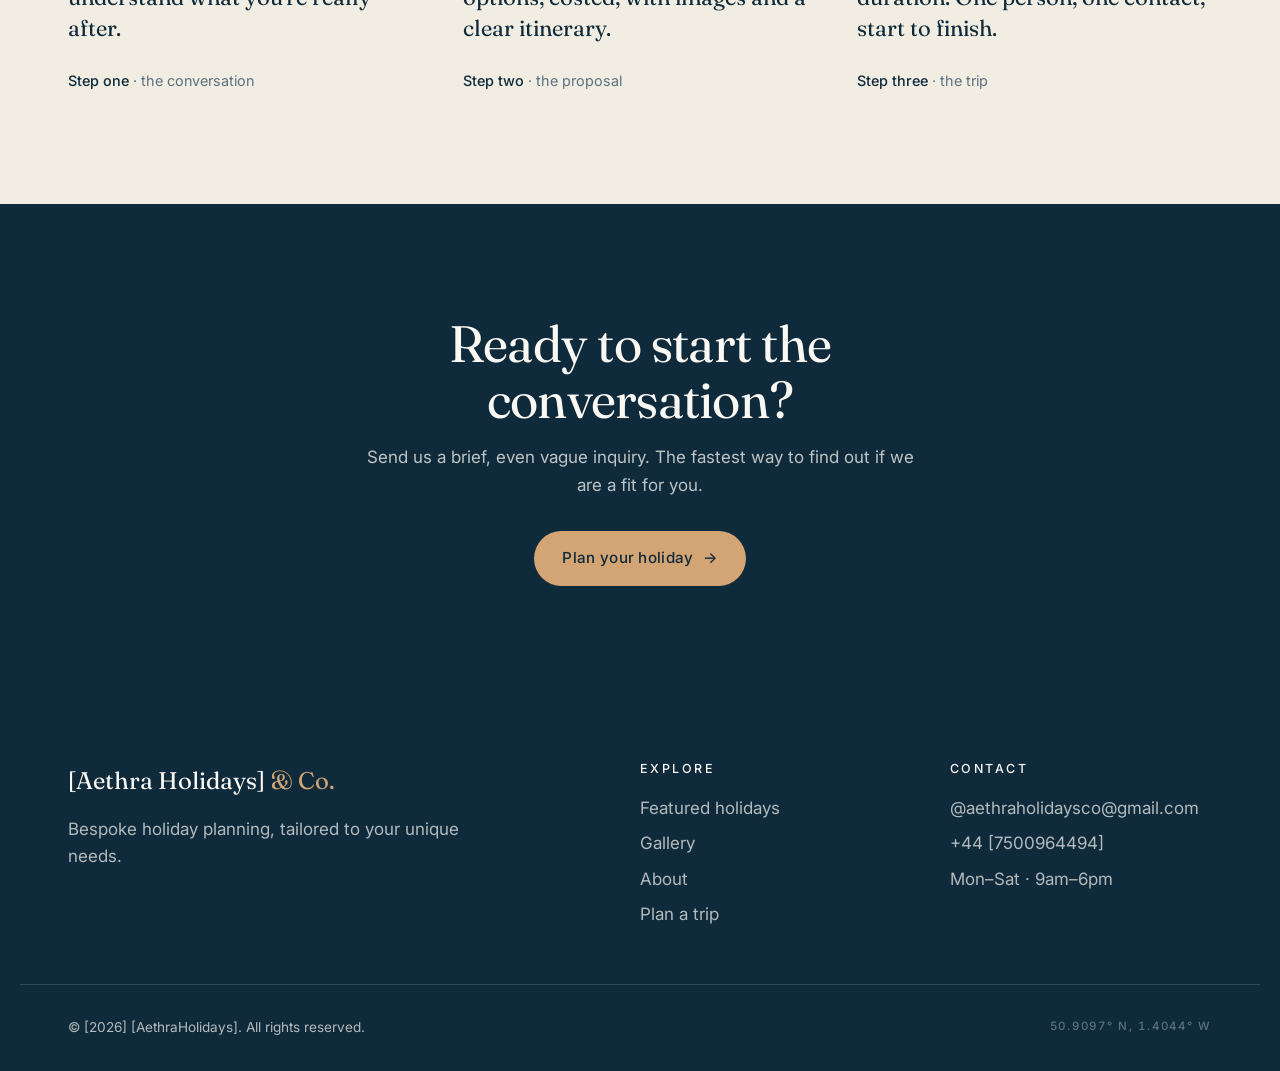
==== commit 26ebb010: "Add files via upload" ====
--- a/about.html
+++ b/about.html
@@ -38,10 +38,10 @@
         </div>
 
         <div class="about-portrait">
-          <img src="images/portrait.jpg" alt="Portrait of the founder">
-        </div>
-
-      </div>
+  <video controls poster="images/portrait.jpg" style="width: 100%; height: 100%; object-fit: cover;">
+    <source src="videos/about.mp4" type="video/mp4">
+  </video>
+</div>
 
       <div class="credentials">
         <div class="credential">
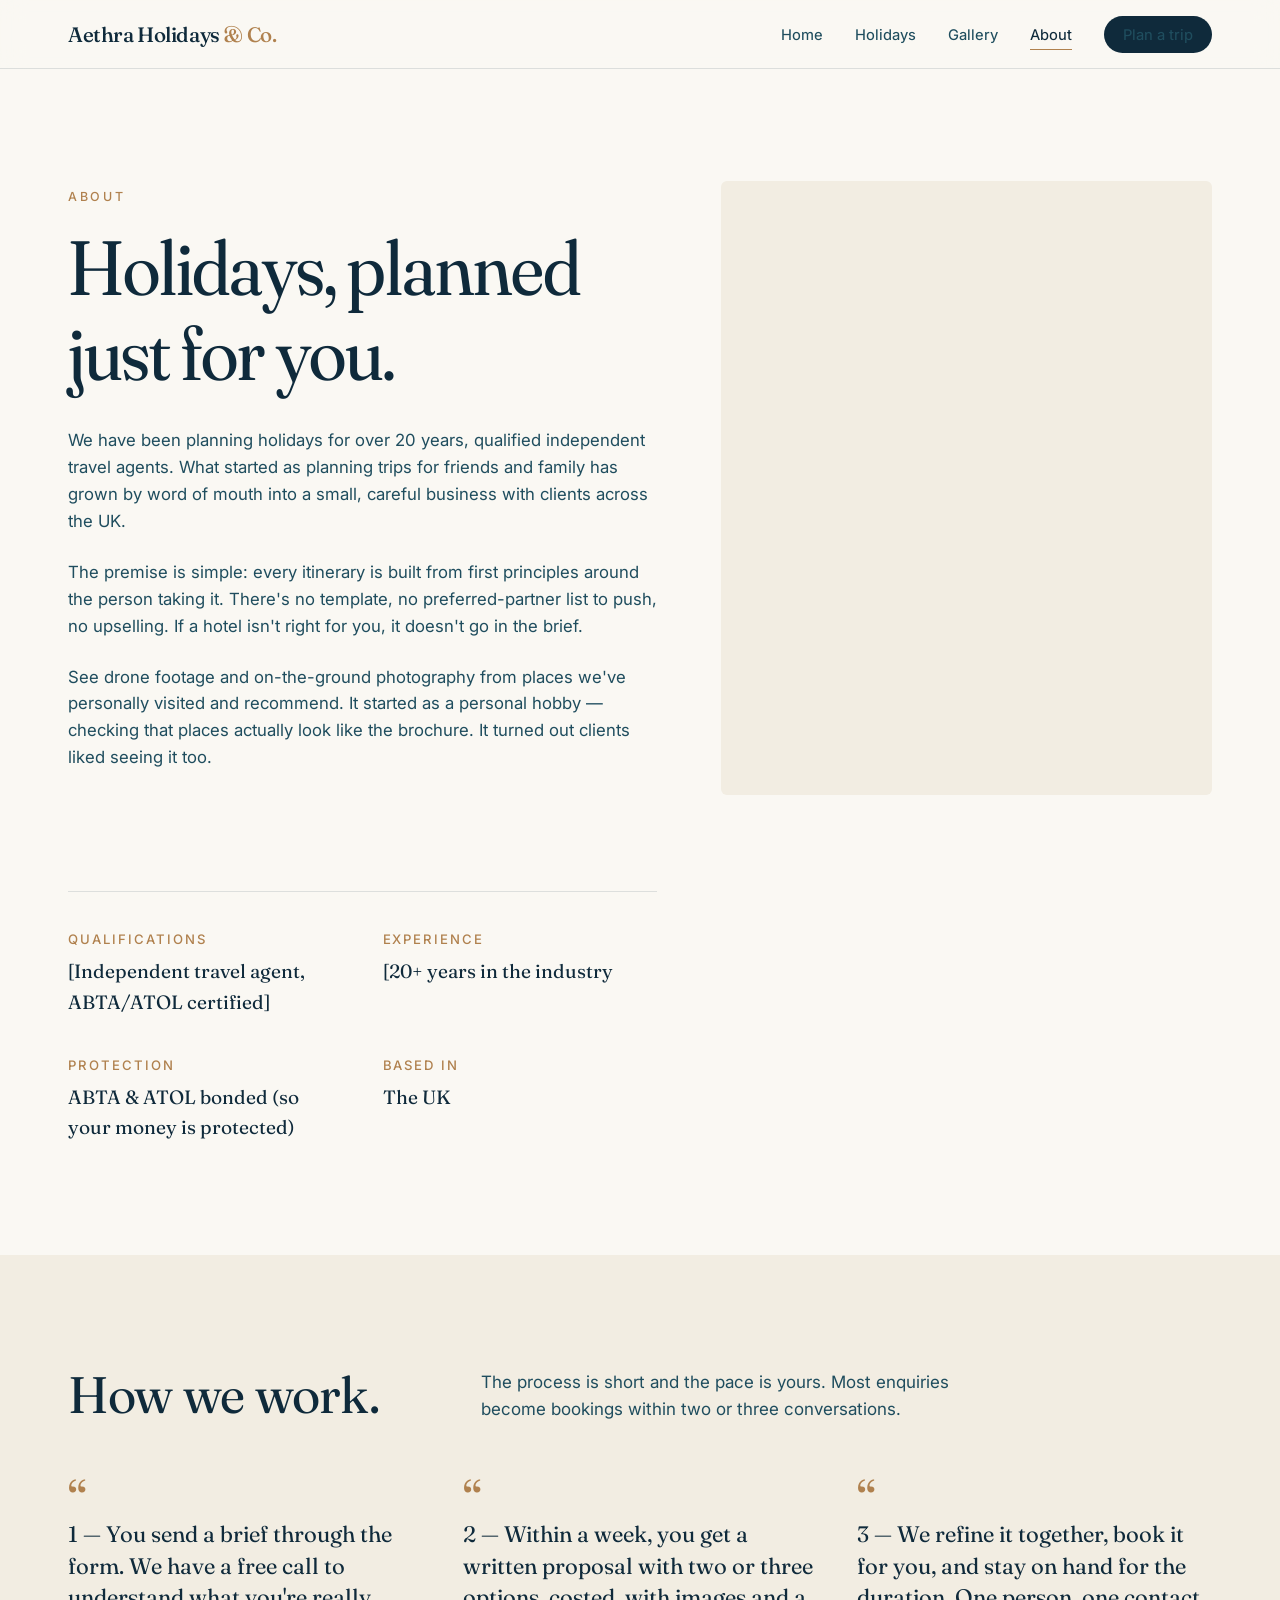
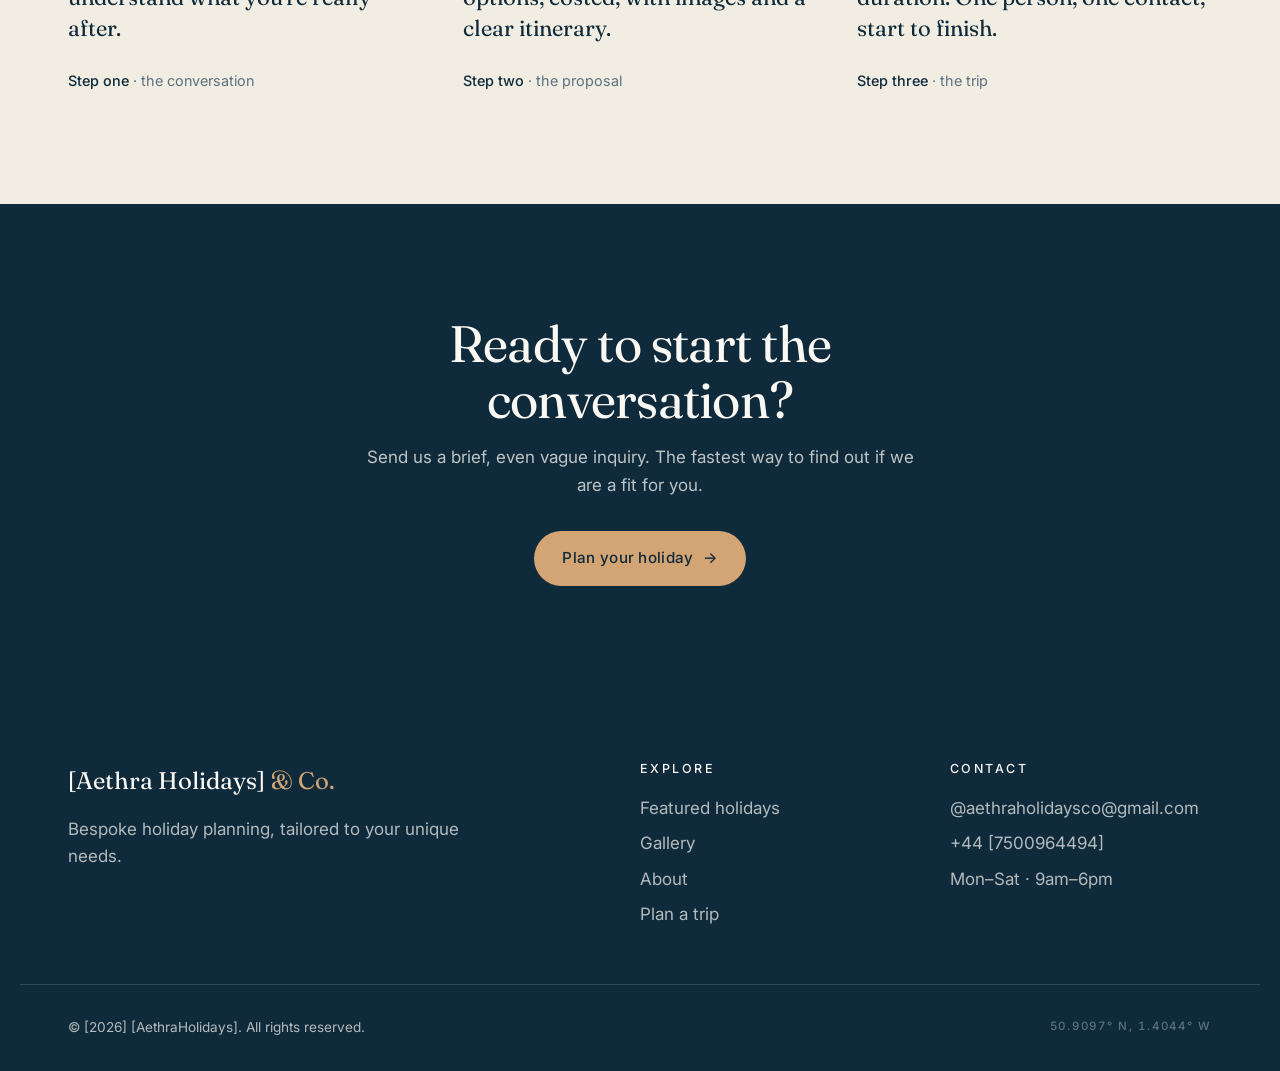
==== commit 11db253e: "Add files via upload" ====
--- a/about.html
+++ b/about.html
@@ -38,7 +38,7 @@
         </div>
 
         <div class="about-portrait">
-  <video controls poster="images/portrait.jpg" style="width: 100%; height: 100%; object-fit: cover;">
+  <video autoplay muted loop playsinline poster="images/portrait.jpg" style="width: 100%; height: 100%; object-fit: cover;">
     <source src="videos/about.mp4" type="video/mp4">
   </video>
 </div>
